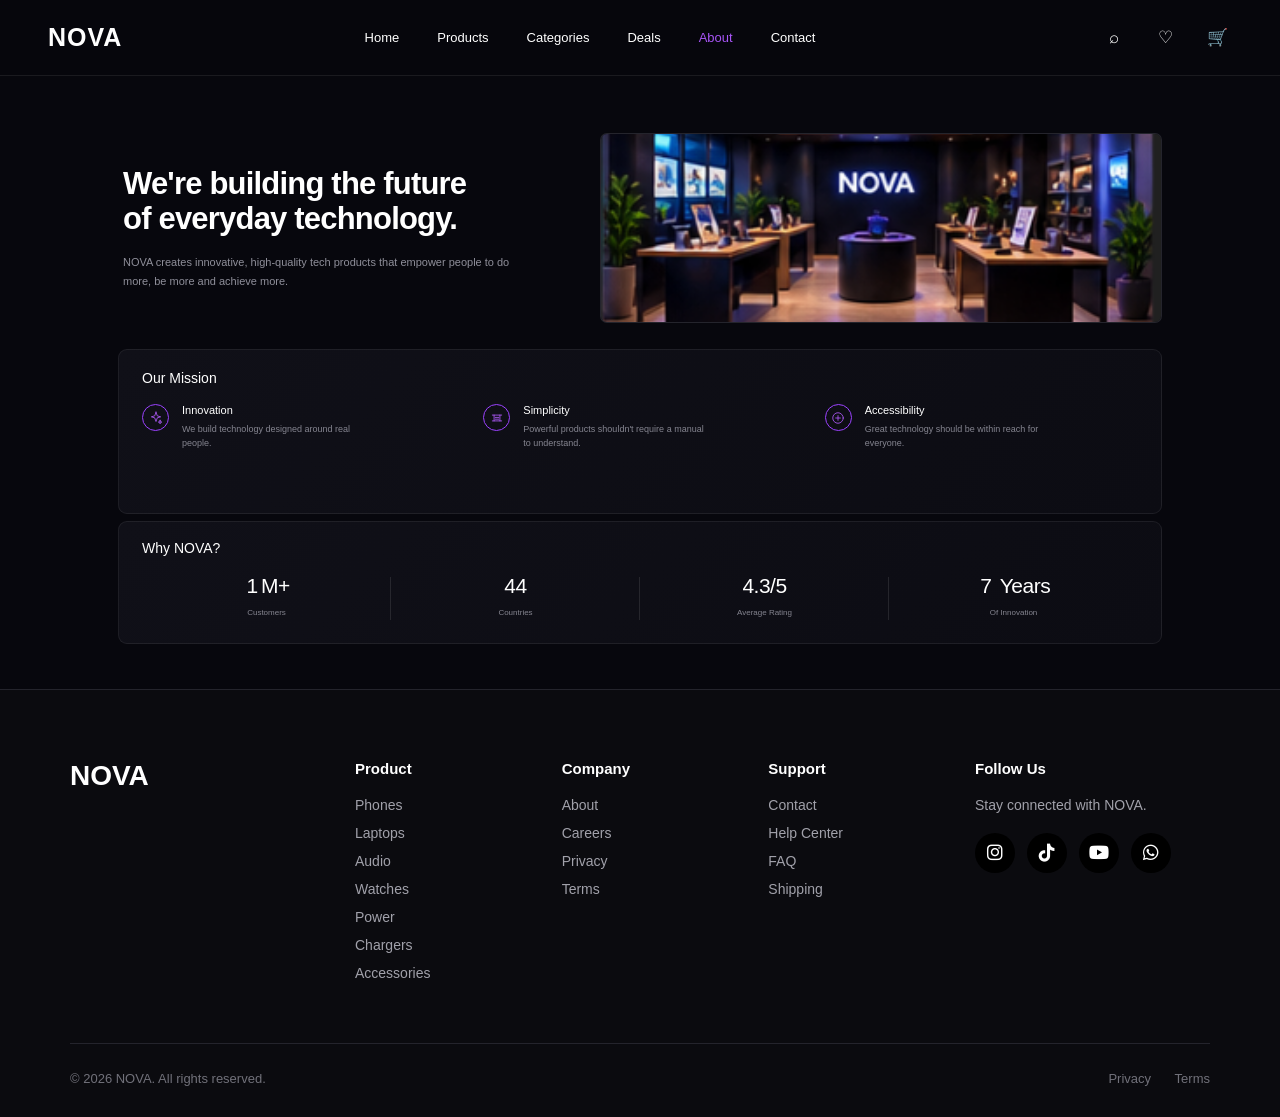
==== about.html @ fd6cf9b6 "Initial NOVA 2.0 frontend" ====
<!DOCTYPE html>
<html lang="en">

<head>

    <meta charset="UTF-8">
    <meta name="viewport" content="width=device-width, initial-scale=1.0">

    <title>NOVA | About</title>

    <link rel="stylesheet" href="about.css">
    <link rel="stylesheet" href="https://cdnjs.cloudflare.com/ajax/libs/font-awesome/6.5.2/css/all.min.css">

</head>

<body>

    <header class="top-header">

        <a href="index.html" class="logo">
            NOVA
        </a>

        <nav class="top-links">

            <a href="index.html">Home</a>
            <a href="Products.html">Products</a>
            <a href="Categories.html">Categories</a>
            <a href="Deals.html">Deals</a>
            <a href="About.html" class="active">About</a>
            <a href="Contact.html">Contact</a>

        </nav>

        <div class="nav-right">

            <button
                type="button"
                class="header-icon search-button"
                id="search-button"
                aria-label="Search"
            >
                ⌕
            </button>

            <a
                href="Cart.html"
                class="header-icon cart-button"
                aria-label="Shopping cart"
            >
                🛒

                <span
                    class="cart-count"
                    id="cart-count"
                >
                    0
                </span>

            </a>

            <button
                type="button"
                class="hamburger-button"
                id="menu-button"
                aria-label="Open menu"
                aria-expanded="false"
            >
                <span></span>
                <span></span>
                <span></span>
            </button>

        </div>

    </header>

    <div
        class="dropdown-overlay"
        id="dropdown-overlay"
    ></div>

    <div
        class="search-dropdown"
        id="search-dropdown"
    >

        <div class="search-box">

            <span class="search-symbol">
                ⌕
            </span>

            <input
                type="search"
                id="search-input"
                placeholder="Search products..."
                autocomplete="off"
            >

            <button
                type="button"
                class="close-search"
                id="close-search"
                aria-label="Close search"
            >
                ×
            </button>

        </div>

        <div
            class="search-results"
            id="search-results"
        ></div>

    </div>

    <main>

        <section class="about-hero">

            <div class="about-intro">

                <h1>
                    We're building the future
                    <span>of everyday technology.</span>
                </h1>

                <p>
                    NOVA creates innovative, high-quality tech products
                    that empower people to do more, be more and achieve more.
                </p>

            </div>

            <div class="about-image">

                <img
                    src="desk.png"
                    alt="NOVA technology store"
                >

            </div>

        </section>

        <section class="mission-section">

            <h2>Our Mission</h2>

            <div class="mission-grid">

                <article class="mission-card">

                    <div class="mission-icon">

                        <svg viewBox="0 0 24 24" aria-hidden="true">

                            <path d="M12 2l2.2 6.3L20 10l-5.8 1.7L12 18l-2.2-6.3L4 10l5.8-1.7L12 2z"></path>
                            <path d="M19 16l.8 2.2L22 19l-2.2.8L19 22l-.8-2.2L16 19l2.2-.8L19 16z"></path>

                        </svg>

                    </div>

                    <h3>Innovation</h3>

                    <p>
                        We build technology designed around real people.
                    </p>

                </article>

                <article class="mission-card">

                    <div class="mission-icon">

                        <svg viewBox="0 0 24 24" aria-hidden="true">

                            <path d="M4 7h16"></path>
                            <path d="M7 7v10"></path>
                            <path d="M17 7v10"></path>
                            <path d="M4 17h16"></path>
                            <path d="M9 11h6"></path>
                            <path d="M9 14h6"></path>

                        </svg>

                    </div>

                    <h3>Simplicity</h3>

                    <p>
                        Powerful products shouldn't require a manual to understand.
                    </p>

                </article>

                <article class="mission-card">

                    <div class="mission-icon">

                        <svg viewBox="0 0 24 24" aria-hidden="true">

                            <circle cx="12" cy="12" r="9"></circle>
                            <path d="M12 8v8"></path>
                            <path d="M8 12h8"></path>

                        </svg>

                    </div>

                    <h3>Accessibility</h3>

                    <p>
                        Great technology should be within reach for everyone.
                    </p>

                </article>

            </div>

        </section>

        <section class="stats-section">

            <h2>Why NOVA?</h2>

            <div class="stats-grid">

                <article class="stat-card">

                    <div class="stat-number">

                        <span
                            class="counter"
                            data-target="2"
                        >0</span>M+

                    </div>

                    <p>Customers</p>

                </article>

                <article class="stat-card">

                    <div class="stat-number">

                        <span
                            class="counter"
                            data-target="48"
                        >0</span>

                    </div>

                    <p>Countries</p>

                </article>

                <article class="stat-card">

                    <div class="stat-number">

                        <span
                            class="counter"
                            data-target="4.9"
                            data-decimal="true"
                        >0.0</span>/5

                    </div>

                    <p>Average Rating</p>

                </article>

                <article class="stat-card">

                    <div class="stat-number">

                        <span
                            class="counter"
                            data-target="10"
                        >0</span> Years

                    </div>

                    <p>Of Innovation</p>

                </article>

            </div>

        </section>

    </main>

    <footer class="footer">

        <div class="footer-content">

            <div class="footer-brand">

                <h2>NOVA</h2>

            </div>

            <div class="footer-column">

                <h3>Product</h3>

                <a href="Products.html?category=phones">
                    Phones
                </a>

                <a href="Products.html?category=laptops">
                    Laptops
                </a>

                <a href="Products.html?category=audio">
                    Audio
                </a>

                <a href="Products.html?category=watches">
                    Watches
                </a>

                <a href="Products.html?category=power">
                    Power
                </a>

                <a href="Products.html?category=chargers">
                    Chargers
                </a>

                <a href="Products.html?category=accessories">
                    Accessories
                </a>

            </div>

            <div class="footer-column">

                <h3>Company</h3>

                <a href="About.html">
                    About
                </a>

                <a href="#">
                    Careers
                </a>

                <a href="#">
                    Privacy
                </a>

                <a href="#">
                    Terms
                </a>

            </div>

            <div class="footer-column">

                <h3>Support</h3>

                <a href="Contact.html">
                    Contact
                </a>

                <a href="#">
                    Help Center
                </a>

                <a href="#">
                    FAQ
                </a>

                <a href="#">
                    Shipping
                </a>

            </div>

            <div class="footer-social">

                <h3>Follow Us</h3>

                <p>
                    Stay connected with NOVA.
                </p>

                <div class="social-icons">

                    <a
                        href="https://instagram.com/iamprincekamsi/"
                        target="_blank"
                        rel="noopener noreferrer"
                        aria-label="Instagram"
                    >
                        <i class="fab fa-instagram"></i>
                    </a>

                    <a
                        href="https://tiktok.com/@iamprincewill8/"
                        target="_blank"
                        rel="noopener noreferrer"
                        aria-label="TikTok"
                    >
                        <i class="fab fa-tiktok"></i>
                    </a>

                    <a
                        href="https://youtube.com/@Princekamsiyochukwu"
                        target="_blank"
                        rel="noopener noreferrer"
                        aria-label="YouTube"
                    >
                        <i class="fab fa-youtube"></i>
                    </a>

                    <a
                        href="https://wa.me/2348119819202/"
                        target="_blank"
                        rel="noopener noreferrer"
                        aria-label="WhatsApp"
                    >
                        <i class="fab fa-whatsapp"></i>
                    </a>

                </div>

            </div>

        </div>

        <div class="footer-bottom">

            <p>
                © 2026 NOVA. All rights reserved.
            </p>

            <div>

                <a href="#">
                    Privacy
                </a>

                <a href="#">
                    Terms
                </a>

            </div>

        </div>

    </footer>

    <script src="Product.js"></script>
    <script src="site.js"></script>
    <script src="About.js"></script>

</body>

</html>
---- about.css ----
* {
    margin: 0;
    padding: 0;
    box-sizing: border-box;
    font-family: Arial, Helvetica, sans-serif;
}

html {
    scroll-behavior: smooth;
}

body {
    background: #07070d;
    color: #ffffff;
    min-height: 100vh;
    overflow-x: hidden;
}

img {
    display: block;
    max-width: 100%;
}

button,
input {
    font: inherit;
}

button {
    border: none;
    cursor: pointer;
}

.top-header {
    width: 100%;
    min-height: 76px;
    display: flex;
    align-items: center;
    justify-content: space-between;
    padding: 0 48px;
    background: rgba(7, 7, 13, 0.96);
    border-bottom: 1px solid rgba(255, 255, 255, 0.08);
    position: sticky;
    top: 0;
    z-index: 5000;
}

.logo {
    color: #ffffff;
    text-decoration: none;
    font-size: 25px;
    font-weight: 700;
    letter-spacing: 1px;
    min-width: 120px;
}

.top-links {
    display: flex;
    align-items: center;
    justify-content: center;
    gap: 38px;
}

.top-links a {
    color: #ffffff;
    text-decoration: none;
    font-size: 13px;
    font-weight: 500;
    transition: color 0.3s ease;
}

.top-links a:hover,
.top-links a.active {
    color: #a855f7;
}

.nav-right {
    width: 220px;
    flex-shrink: 0;
    display: flex;
    align-items: center;
    justify-content: flex-end;
    gap: 24px;
}

.header-icon {
    width: 28px;
    height: 35px;
    position: relative;
    display: flex;
    align-items: center;
    justify-content: center;
    padding: 0;
    background: transparent;
    color: #ffffff;
    text-decoration: none;
    font-size: 17px;
    transition: color 0.3s ease, opacity 0.3s ease;
}

.header-icon:hover {
    color: #a855f7;
    opacity: 1;
}

.header-icon i {
    pointer-events: none;
}

.cart-count {
    position: absolute;
    top: -5px;
    right: -7px;
    min-width: 15px;
    height: 15px;
    padding: 0 4px;
    border-radius: 50%;
    background: #8b2cff;
    color: #ffffff;
    font-size: 9px;
    display: none;
    align-items: center;
    justify-content: center;
    line-height: 1;
}

.sign-in-button {
    display: inline-flex;
    align-items: center;
    justify-content: center;
    border: none;
    background: linear-gradient(135deg, #6d00ff, #9b22ff);
    color: #ffffff;
    padding: 10px 19px;
    border-radius: 5px;
    font-size: 12px;
    text-decoration: none;
    cursor: pointer;
    white-space: nowrap;
    flex-shrink: 0;
    transition: 0.3s ease;
}

.sign-in-button:hover {
    transform: translateY(-1px);
    box-shadow: 0 0 18px rgba(139, 44, 255, 0.4);
}

.hamburger-button {
    width: 32px;
    height: 32px;
    padding: 0;
    display: none;
    flex-direction: column;
    align-items: center;
    justify-content: center;
    gap: 5px;
    background: transparent;
    color: #ffffff;
    cursor: pointer;
}

.hamburger-button span {
    display: block;
    width: 22px;
    height: 2px;
    background: #ffffff;
    border-radius: 2px;
    transition: all 0.3s ease;
}

.hamburger-button:hover span {
    background: #a855f7;
}

.hamburger-button.active span:nth-child(1) {
    transform: translateY(7px) rotate(45deg);
}

.hamburger-button.active span:nth-child(2) {
    opacity: 0;
}

.hamburger-button.active span:nth-child(3) {
    transform: translateY(-7px) rotate(-45deg);
}

.dropdown-overlay {
    position: fixed;
    inset: 0;
    background: rgba(0, 0, 0, 0.55);
    display: none;
    z-index: 4999;
}

.dropdown-overlay.active {
    display: block;
}

.search-dropdown {
    position: fixed;
    top: 76px;
    right: 125px;
    width: 370px;
    padding: 15px;
    background: #101018;
    border: 1px solid rgba(168, 85, 247, 0.3);
    border-radius: 10px;
    box-shadow: 0 15px 40px rgba(0, 0, 0, 0.5);
    display: none;
    z-index: 5001;
}

.search-dropdown.active {
    display: block;
}

.search-box {
    display: flex;
    align-items: center;
    gap: 9px;
}

.search-symbol {
    flex-shrink: 0;
    color: #ffffff;
    font-size: 19px;
    line-height: 1;
}

.search-box input {
    width: 100%;
    padding: 12px 14px;
    border: 1px solid #292936;
    border-radius: 6px;
    outline: none;
    background: #181821;
    color: #ffffff;
    font-size: 13px;
}

.search-box input::placeholder {
    color: #777783;
}

.search-box input:focus {
    border-color: #8b2cff;
}

.close-search {
    width: 38px;
    height: 38px;
    flex-shrink: 0;
    display: flex;
    align-items: center;
    justify-content: center;
    border-radius: 6px;
    background: #181821;
    color: #ffffff;
    font-size: 20px;
    line-height: 1;
    transition: 0.3s ease;
}

.close-search:hover {
    background: #8b2cff;
}

.search-results {
    margin-top: 10px;
    max-height: 360px;
    overflow-y: auto;
}

.search-result {
    width: 100%;
    display: flex;
    align-items: center;
    gap: 10px;
    padding: 9px;
    margin-bottom: 5px;
    border: none;
    border-radius: 6px;
    background: transparent;
    color: #ffffff;
    cursor: pointer;
    text-align: left;
}

.search-result:hover {
    background: #1a1525;
}

.search-result-image {
    width: 42px;
    height: 42px;
    border-radius: 5px;
    overflow: hidden;
    background: #171721;
    flex-shrink: 0;
}

.search-result-image img {
    width: 100%;
    height: 100%;
    object-fit: contain;
}

.search-result-info {
    display: flex;
    flex-direction: column;
    gap: 3px;
    flex: 1;
}

.search-result-info strong {
    font-size: 12px;
}

.search-result-info small {
    color: #898995;
    font-size: 10px;
}

.search-result-price {
    font-size: 11px;
    color: #b15cff;
}

.search-message {
    color: #888894;
    text-align: center;
    padding: 18px;
    font-size: 12px;
}

main {
    width: 100%;
    max-width: 1100px;
    margin: 0 auto;
    padding: 38px 28px 45px;
}

.about-hero {
    min-height: 235px;
    display: grid;
    grid-template-columns: 1fr 1.25fr;
    gap: 32px;
    align-items: center;
    padding: 18px 0 25px;
}

.about-intro {
    padding-left: 5px;
}

.about-intro h1 {
    max-width: 420px;
    font-size: 31px;
    line-height: 1.13;
    font-weight: 700;
    letter-spacing: -0.8px;
}

.about-intro h1 span {
    display: block;
}

.about-intro p {
    max-width: 390px;
    margin-top: 17px;
    color: #8f8f9a;
    font-size: 11px;
    line-height: 1.7;
}

.about-image {
    height: 190px;
    border-radius: 7px;
    overflow: hidden;
    background: #11111a;
    border: 1px solid rgba(255, 255, 255, 0.08);
}

.about-image img {
    width: 100%;
    height: 100%;
    object-fit: cover;
}

.center-type-reveal {
    opacity: 0;
    clip-path: inset(0 50% 0 50%);
    transform: scaleX(0.94);
    transform-origin: center;
    animation: novaCenterTypeReveal 1.15s cubic-bezier(0.22, 1, 0.36, 1) forwards;
}

.soft-reveal {
    opacity: 0;
    transform: translateY(12px);
    animation: novaSoftReveal 0.8s ease 0.55s forwards;
}

.mission-section h2.center-type-reveal,
.stats-section h2.center-type-reveal {
    animation-duration: 0.9s;
}

@keyframes novaCenterTypeReveal {
    0% {
        opacity: 0;
        clip-path: inset(0 50% 0 50%);
        transform: scaleX(0.94);
        letter-spacing: -0.8px;
    }

    35% {
        opacity: 1;
    }

    100% {
        opacity: 1;
        clip-path: inset(0 0 0 0);
        transform: scaleX(1);
        letter-spacing: -0.8px;
    }
}

@keyframes novaSoftReveal {
    0% {
        opacity: 0;
        transform: translateY(12px);
    }

    100% {
        opacity: 1;
        transform: translateY(0);
    }
}

.mission-section,
.stats-section {
    width: 100%;
    background: linear-gradient(135deg, #101018, #0c0c13);
    border: 1px solid rgba(255, 255, 255, 0.07);
    border-radius: 9px;
}

.mission-section {
    padding: 20px 23px 21px;
}

.mission-section h2,
.stats-section h2 {
    font-size: 14px;
    font-weight: 500;
    margin-bottom: 18px;
}

.mission-grid {
    display: grid;
    grid-template-columns: repeat(3, 1fr);
    gap: 28px;
}

.mission-card {
    position: relative;
    min-height: 88px;
    padding-left: 40px;
}

.mission-icon {
    position: absolute;
    left: 0;
    top: 0;
    width: 27px;
    height: 27px;
    border: 1px solid #9b42ff;
    border-radius: 50%;
    display: flex;
    align-items: center;
    justify-content: center;
}

.mission-icon svg {
    width: 14px;
    height: 14px;
    fill: none;
    stroke: #b35cff;
    stroke-width: 1.4;
    stroke-linecap: round;
    stroke-linejoin: round;
}

.mission-card h3 {
    font-size: 11px;
    margin-bottom: 7px;
    font-weight: 500;
}

.mission-card p {
    color: #858590;
    font-size: 9px;
    line-height: 1.55;
    max-width: 190px;
}

.stats-section {
    margin-top: 7px;
    padding: 18px 23px 21px;
}

.stats-section h2 {
    margin-bottom: 13px;
}

.stats-grid {
    display: grid;
    grid-template-columns: repeat(4, 1fr);
}

.stat-card {
    text-align: center;
    position: relative;
    padding: 5px 15px;
}

.stat-card:not(:last-child)::after {
    content: "";
    position: absolute;
    top: 8px;
    right: 0;
    width: 1px;
    height: 43px;
    background: rgba(255, 255, 255, 0.1);
}

.stat-number {
    min-height: 30px;
    font-size: 21px;
    font-weight: 400;
    letter-spacing: -0.5px;
}

.stat-card p {
    margin-top: 4px;
    color: #858590;
    font-size: 8px;
}

.counter {
    display: inline-block;
    min-width: 18px;
}

.footer {
    padding: 70px 70px 30px;
    border-top: 1px solid #24242c;
    background: #0b0b0f;
}

.footer-content {
    max-width: 1400px;
    margin: 0 auto;
    display: grid;
    grid-template-columns: 1.5fr 1fr 1fr 1fr 1.5fr;
    gap: 50px;
    align-items: start;
}

.footer-brand h2 {
    color: #ffffff;
    font-size: 28px;
    font-weight: 700;
}

.footer-column {
    display: flex;
    flex-direction: column;
}

.footer-column h3,
.footer-social h3 {
    color: #ffffff;
    font-size: 15px;
    font-weight: 600;
    margin-bottom: 20px;
}

.footer-column a {
    color: #a1a1aa;
    text-decoration: none;
    font-size: 14px;
    margin-bottom: 12px;
    transition: color 0.3s ease;
}

.footer-column a:hover {
    color: #8b5cf6;
}

.footer-social p {
    color: #a1a1aa;
    font-size: 14px;
    margin-bottom: 20px;
}

.social-icons {
    display: flex;
    gap: 12px;
}

.social-icons a {
    width: 40px;
    height: 40px;
    border-radius: 50%;
    display: flex;
    align-items: center;
    justify-content: center;
    color: #ffffff;
    background: #000000;
    text-decoration: none;
    font-size: 18px;
    transition: all 0.3s ease;
}

.social-icons a:hover {
    background: #8b5cf6;
    transform: translateY(-3px);
}

.footer-bottom {
    max-width: 1400px;
    margin: 50px auto 0;
    padding-top: 25px;
    border-top: 1px solid #24242c;
    display: flex;
    justify-content: space-between;
    align-items: center;
}

.footer-bottom p {
    color: #71717a;
    font-size: 13px;
}

.footer-bottom a {
    color: #71717a;
    text-decoration: none;
    font-size: 13px;
    margin-left: 20px;
}

.footer-bottom a:hover {
    color: #ffffff;
}

@media (prefers-reduced-motion: reduce) {

    html {
        scroll-behavior: auto;
    }

    .center-type-reveal,
    .soft-reveal {
        opacity: 1;
        clip-path: none;
        transform: none;
        animation: none;
    }
}

@media (max-width: 1000px) {

    .top-header {
        padding: 0 25px;
    }

    .top-links {
        gap: 22px;
    }

    .nav-right {
        width: 190px;
        gap: 18px;
    }

    .about-hero {
        grid-template-columns: 1fr 1fr;
    }

    main {
        max-width: 900px;
    }

    .footer {
        padding: 55px 35px 30px;
    }

    .footer-content {
        grid-template-columns: repeat(3, 1fr);
        gap: 35px;
    }

    .footer-brand {
        grid-column: 1 / -1;
    }

    .search-dropdown {
        right: 85px;
    }
}

@media (max-width: 700px) {

    .top-header {
        position: sticky;
        top: 0;
        z-index: 5000;
        min-height: 68px;
        height: auto;
        padding: 13px 18px;
        display: flex;
        align-items: center;
        flex-wrap: wrap;
        row-gap: 0;
        background: #000;
    }

    .logo {
        width: auto;
        min-width: 0;
        margin-right: auto;
        font-size: 21px;
    }

    .nav-right {
        width: auto;
        min-width: 0;
        margin-left: auto;
        display: flex;
        align-items: center;
        justify-content: flex-end;
        gap: 13px;
    }

    .header-icon {
        width: 25px;
        height: 30px;
        font-size: 17px;
    }

    .sign-in-button {
        display: inline-flex;
        align-items: center;
        justify-content: center;
        padding: 8px 12px;
        font-size: 10px;
        line-height: 1;
        white-space: nowrap;
        width: auto;
        min-width: max-content;
        flex-shrink: 0;
    }

    .hamburger-button {
        display: flex;
        width: 32px;
        height: 32px;
        padding: 0;
        background: transparent;
        flex-direction: column;
        align-items: center;
        justify-content: center;
        gap: 5px;
        cursor: pointer;
        flex-shrink: 0;
    }

    .hamburger-button span {
        display: block;
        width: 22px;
        height: 2px;
        background: #fff;
        border-radius: 2px;
    }

    .top-links {
        display: none;
        order: 3;
        width: 100%;
        flex-basis: 100%;
        flex-direction: column;
        align-items: flex-start;
        justify-content: flex-start;
        gap: 0;
        margin-top: 15px;
        padding: 12px 0 5px;
        border-top: 1px solid rgba(255, 255, 255, 0.08);
    }

    .top-links.active {
        display: flex;
    }

    .top-links a {
        display: block;
        width: 100%;
        padding: 12px 0;
        color: #fff;
        font-size: 13px;
        text-decoration: none;
    }

    .top-links a:hover,
    .top-links a.active {
        color: #a855f7;
    }

    .search-dropdown {
        position: fixed;
        top: 68px;
        right: 15px;
        width: calc(100% - 30px);
        z-index: 5001;
    }

    main {
        padding: 25px 15px 35px;
    }

    .about-hero {
        grid-template-columns: 1fr;
        gap: 22px;
        padding-top: 8px;
    }

    .about-intro h1 {
        font-size: 28px;
    }

    .about-image {
        height: 210px;
    }

    .mission-grid {
        grid-template-columns: 1fr;
        gap: 20px;
    }

    .mission-card {
        min-height: 65px;
    }

    .stats-grid {
        grid-template-columns: repeat(2, 1fr);
        row-gap: 20px;
    }

    .stat-card:nth-child(2)::after {
        display: none;
    }

    .stat-card:nth-child(1)::after,
    .stat-card:nth-child(3)::after {
        display: block;
    }

    .footer {
        padding: 55px 25px 30px;
    }

    .footer-content {
        grid-template-columns: repeat(2, minmax(0, 1fr));
        gap: 40px 30px;
    }

    .footer-brand {
        grid-column: 1 / -1;
    }

    .footer-social {
        grid-column: 1 / -1;
    }

    .footer-bottom {
        margin-top: 45px;
        flex-direction: column;
        align-items: flex-start;
        gap: 18px;
    }

    .footer-bottom a {
        margin-left: 0;
        margin-right: 20px;
    }
}

@media (max-width: 480px) {

    .top-header {
        min-height: 68px;
        padding: 13px 12px 10px;
    }

    .logo {
        font-size: 20px;
    }

    .nav-right {
        gap: 9px;
    }

    .header-icon {
        width: 22px;
        height: 25px;
        font-size: 16px;
    }

    .sign-in-button {
        display: inline-flex;
        padding: 7px 10px;
        font-size: 9px;
    }

    .hamburger-button {
        display: flex;
        width: 30px;
        height: 30px;
    }

    .hamburger-button span {
        width: 20px;
    }

    .search-dropdown {
        top: 68px;
        right: 10px;
        width: calc(100% - 20px);
    }

    main {
        padding: 22px 13px 30px;
    }

    .about-intro h1 {
        font-size: 26px;
    }

    .about-intro p {
        font-size: 10px;
    }

    .about-image {
        height: 185px;
    }

    .mission-section,
    .stats-section {
        padding-left: 17px;
        padding-right: 17px;
    }

    .stat-number {
        font-size: 18px;
    }
}

@media (max-width: 400px) {

    .top-header {
        padding-left: 9px;
        padding-right: 9px;
    }

    .logo {
        font-size: 18px;
    }

    .nav-right {
        gap: 6px;
    }

    .header-icon {
        width: 20px;
        font-size: 15px;
    }

    .sign-in-button {
        padding: 7px 8px;
        font-size: 8px;
    }

    .hamburger-button {
        width: 28px;
    }

    .hamburger-button span {
        width: 19px;
    }
}

@media (max-width: 650px) and (orientation: landscape) {

    .top-header {
        min-height: 68px;
        height: auto;
        padding: 10px 18px;
        flex-wrap: wrap;
    }

    .logo {
        font-size: 20px;
    }

    .nav-right {
        gap: 10px;
    }

    .header-icon {
        width: 25px;
        height: 30px;
        font-size: 17px;
    }

    .sign-in-button {
        display: inline-flex;
        align-items: center;
        justify-content: center;
        width: auto;
        min-width: max-content;
        height: auto;
        padding: 8px 12px;
        font-size: 10px;
        line-height: 1;
        white-space: nowrap;
        flex-shrink: 0;
    }

    .hamburger-button {
        display: flex;
        width: 30px;
        height: 30px;
        flex-shrink: 0;
    }

    .hamburger-button span {
        width: 20px;
    }

    .top-header.menu-open .top-links {
        display: flex !important;
        margin-top: 10px;
    }
}

@media (max-width: 380px) {

    .top-header {
        padding-left: 8px;
        padding-right: 8px;
    }

    .logo {
        font-size: 17px;
    }

    .nav-right {
        gap: 4px;
    }

    .header-icon {
        width: 19px;
        height: 24px;
        font-size: 14px;
    }

    .sign-in-button {
        padding: 6px 7px;
        font-size: 8px;
    }

    .hamburger-button {
        width: 27px;
        height: 27px;
    }

    .hamburger-button span {
        width: 18px;
    }

    .about-intro h1 {
        font-size: 24px;
    }

    .category-container {
        grid-template-columns: 1fr;
    }
}
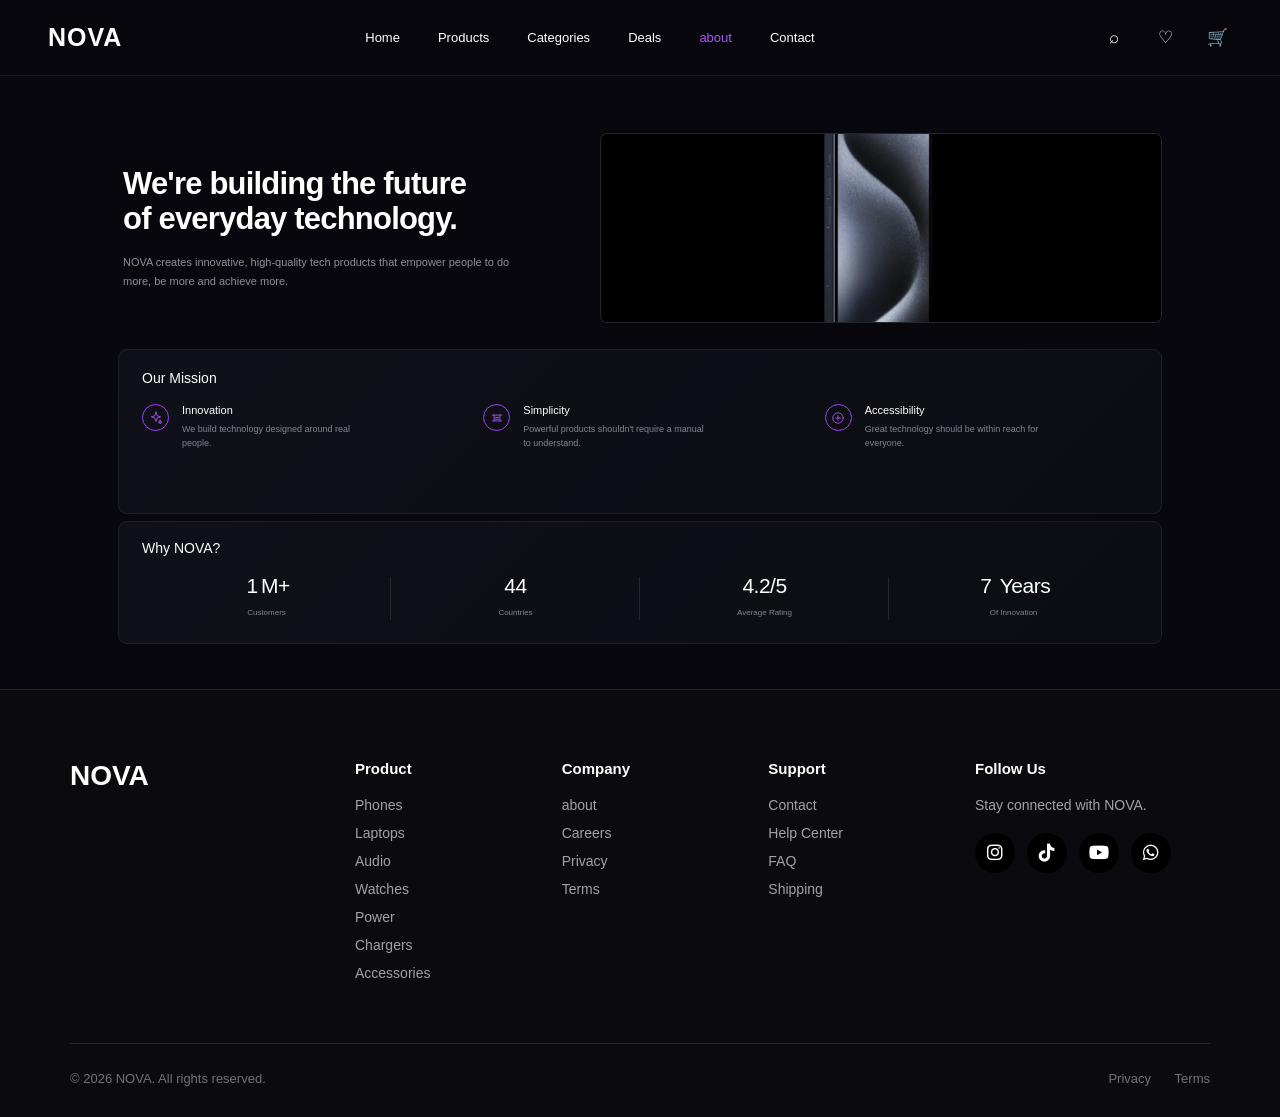
==== commit e325af23: "Fix About and Cart page links" ====
--- a/about.html
+++ b/about.html
@@ -27,7 +27,7 @@
             <a href="Products.html">Products</a>
             <a href="Categories.html">Categories</a>
             <a href="Deals.html">Deals</a>
-            <a href="About.html" class="active">About</a>
+            <a href="about.html" class="active">about</a>
             <a href="Contact.html">Contact</a>
 
         </nav>
@@ -137,7 +137,7 @@
             <div class="about-image">
 
                 <img
-                    src="desk.png"
+                    src="generic image 1.jpg"
                     alt="NOVA technology store"
                 >
 
@@ -344,8 +344,8 @@
 
                 <h3>Company</h3>
 
-                <a href="About.html">
-                    About
+                <a href="about.html">
+                    about
                 </a>
 
                 <a href="#">
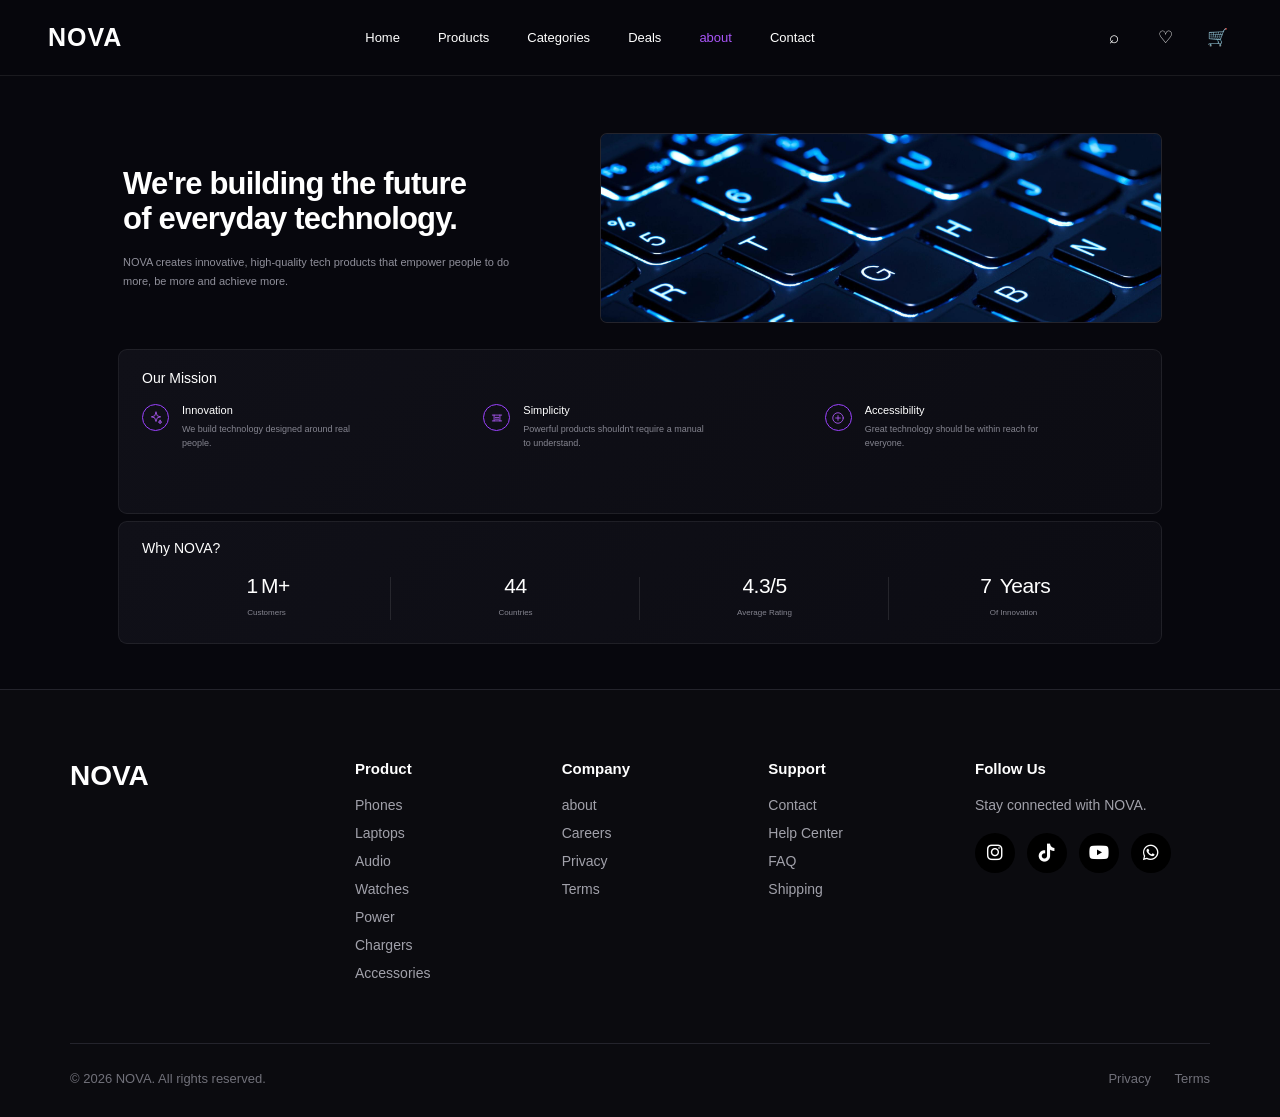
==== commit c1b4bbf8: "Update About page hero image" ====
--- a/about.html
+++ b/about.html
@@ -44,7 +44,7 @@
             </button>
 
             <a
-                href="Cart.html"
+                href="cart.html"
                 class="header-icon cart-button"
                 aria-label="Shopping cart"
             >
@@ -137,7 +137,7 @@
             <div class="about-image">
 
                 <img
-                    src="generic image 1.jpg"
+                    src="generic image 8.jpg"
                     alt="NOVA technology store"
                 >
 
